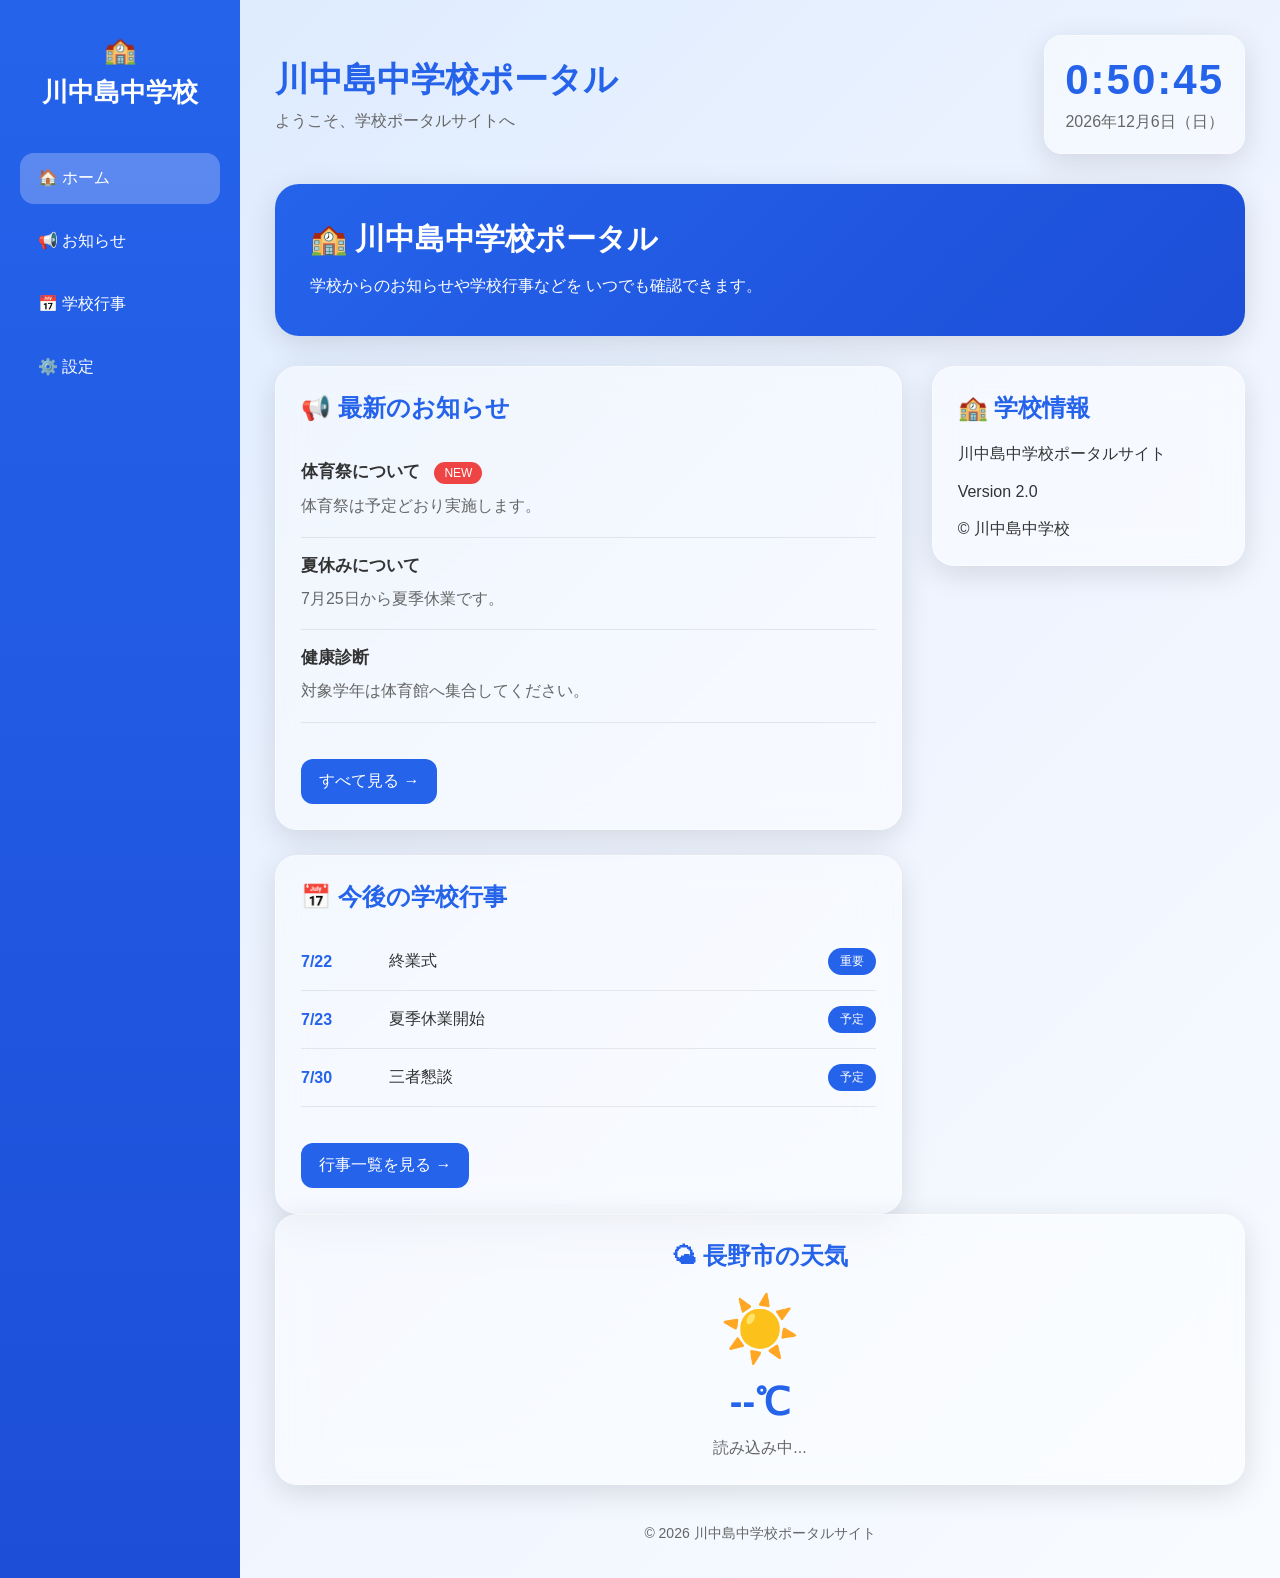
==== index.html @ 8ab2ded6 "Update index.html" ====
<!DOCTYPE html>
<html lang="ja">
<head>
<meta charset="UTF-8">
<meta name="viewport" content="width=device-width, initial-scale=1.0">

<title>川中島中学校ポータル</title>

<link rel="stylesheet" href="css/style.css">

</head>

<body class="theme-blue">

<div class="container">

    <!-- サイドバー -->

    <aside class="sidebar">

        <div class="logo">
            🏫<br>
            川中島中学校
        </div>

        <ul class="menu">

            <li>
                <a class="active" href="index.html">
                    🏠 ホーム
                </a>
            </li>

            <li>
                <a href="notice.html">
                    📢 お知らせ
                </a>
            </li>

            <li>
                <a href="events.html">
                    📅 学校行事
                </a>
            </li>

            <li>
                <a href="settings.html">
                    ⚙️ 設定
                </a>
            </li>

        </ul>

    </aside>

    <!-- メイン -->

    <main class="main">

        <div class="header">

            <div>

                <h1>
                    川中島中学校ポータル
                </h1>

                <p>
                    ようこそ、学校ポータルサイトへ
                </p>

            </div>

            <div class="user">

                <div id="clock" class="clock">
                    00:00:00
                </div>

                <div id="date" class="date">
                    2026年7月22日（水）
                </div>

            </div>

        </div>

        <!-- バナー -->

        <section class="banner">

            <h2>
                🏫 川中島中学校ポータル
            </h2>

            <p>
                学校からのお知らせや学校行事などを
                いつでも確認できます。
            </p>

        </section>        <!-- コンテンツ -->

        <div class="content">

            <!-- 左側 -->

            <div class="left">

                <!-- お知らせ -->

                <div class="card">

                    <h2>📢 最新のお知らせ</h2>

                    <div class="notice-item">
                        <strong>体育祭について</strong>
                        <span class="new">NEW</span>
                        <p>体育祭は予定どおり実施します。</p>
                    </div>

                    <div class="notice-item">
                        <strong>夏休みについて</strong>
                        <p>7月25日から夏季休業です。</p>
                    </div>

                    <div class="notice-item">
                        <strong>健康診断</strong>
                        <p>対象学年は体育館へ集合してください。</p>
                    </div>

                    <br>

                    <a href="notice.html" class="button">
                        すべて見る →
                    </a>

                </div>

                <!-- 学校行事 -->

                <div class="card">

                    <h2>📅 今後の学校行事</h2>

                    <div class="event">

                        <div class="event-date">
                            7/22
                        </div>

                        <div class="event-title">
                            終業式
                        </div>

                        <div class="badge">
                            重要
                        </div>

                    </div>

                    <div class="event">

                        <div class="event-date">
                            7/23
                        </div>

                        <div class="event-title">
                            夏季休業開始
                        </div>

                        <div class="badge">
                            予定
                        </div>

                    </div>

                    <div class="event">

                        <div class="event-date">
                            7/30
                        </div>

                        <div class="event-title">
                            三者懇談
                        </div>

                        <div class="badge">
                            予定
                        </div>

                    </div>

                    <br>

                    <a href="events.html" class="button">
                        行事一覧を見る →
                    </a>

                </div>

            </div>

            <!-- 右側 -->

            <aside class="right">



                <!-- 学校情報 -->

                <div class="card">

                    <h2>🏫 学校情報</h2>

                    <p>
                        川中島中学校ポータルサイト
                    </p>

                    <br>

                    <p>
                        Version 2.0
                    </p>

                    <br>

                    <p>
                        © 川中島中学校
                    </p>

                </div>            </aside>

        </div>

        <!-- フッター -->
<div class="card weather">

    <h2>🌤 長野市の天気</h2>

    <div id="weatherIcon" class="weather-icon">

        ☀️

    </div>

    <div id="weatherTemp" class="weather-temp">

        --℃

    </div>

    <div id="weatherText" class="weather-text">

        読み込み中...

    </div>

</div>
        <footer class="footer">

            <p>
                © 2026 川中島中学校ポータルサイト
            </p>

        </footer>

    </main>

</div>

<!-- JavaScript -->

<script src="js/app.js"></script>

</body>
</html>
---- css/style.css ----
/* ==========================================
   川中島中学校ポータルサイト Version 3
========================================== */

/* ===== リセット ===== */

*{
    margin:0;
    padding:0;
    box-sizing:border-box;
    font-family:"Yu Gothic UI","Meiryo","Segoe UI",sans-serif;
}

:root{

    --primary:#2563eb;
    --primary-dark:#1d4ed8;
    --background:#eef4ff;
    --glass:rgba(255,255,255,.45);
    --border:rgba(255,255,255,.35);

    --shadow:
    0 8px 30px rgba(0,0,0,.12);

    --radius:20px;

}

body{

    background:
    linear-gradient(
        135deg,
        #dbeafe,
        #eef4ff,
        #f8fbff
    );

    min-height:100vh;

    color:#333;

}

/* ===== レイアウト ===== */

.container{

    display:grid;

    grid-template-columns:
    240px
    1fr;

    min-height:100vh;

}

/* ===== サイドバー ===== */

.sidebar{

    background:
    linear-gradient(
        180deg,
        var(--primary),
        var(--primary-dark)
    );

    color:white;

    padding:30px 20px;

}

.logo{

    text-align:center;

    font-size:26px;

    font-weight:bold;

    line-height:1.6;

    margin-bottom:40px;

}

.menu{

    list-style:none;

}

.menu li{

    margin-bottom:12px;

}

.menu a{

    display:block;

    text-decoration:none;

    color:white;

    padding:15px 18px;

    border-radius:14px;

    transition:.25s;

}

.menu a:hover{

    background:
    rgba(255,255,255,.15);

    transform:translateX(6px);

}

.menu a.active{

    background:
    rgba(255,255,255,.25);

}

/* ===== メイン ===== */

.main{

    padding:35px;

}

/* ===== ヘッダー ===== */

.header{

    display:flex;

    justify-content:space-between;

    align-items:center;

    margin-bottom:30px;

}

.header h1{

    font-size:34px;

    color:var(--primary);

}

.header p{

    color:#666;

    margin-top:8px;

}

/* ===== 時計 ===== */

.user{

    background:var(--glass);

    backdrop-filter:blur(18px);

    -webkit-backdrop-filter:blur(18px);

    border:1px solid var(--border);

    border-radius:18px;

    padding:20px;

    box-shadow:var(--shadow);

    text-align:center;

}

.clock{

    font-size:42px;

    font-weight:bold;

    color:var(--primary);

    font-variant-numeric:tabular-nums;

    letter-spacing:2px;

}

.date{

    margin-top:8px;

    color:#666;

    white-space:nowrap;

}

/* ===== バナー ===== */

.banner{

    background:
    linear-gradient(
        135deg,
        var(--primary),
        var(--primary-dark)
    );

    color:white;

    padding:35px;

    border-radius:24px;

    box-shadow:var(--shadow);

    margin-bottom:30px;

}

.banner h2{

    font-size:30px;

    margin-bottom:12px;

}

.banner p{

    line-height:1.8;

}/* ==========================================
   コンテンツレイアウト
========================================== */

.content{

    display:grid;

    grid-template-columns:
    2fr
    1fr;

    gap:30px;

    align-items:start;

}

.left{

    display:flex;

    flex-direction:column;

    gap:25px;

}

.right{

    display:flex;

    flex-direction:column;

    gap:25px;

}

/* ==========================================
   ガラス風カード
========================================== */

.card{

    background:var(--glass);

    backdrop-filter:blur(18px);

    -webkit-backdrop-filter:blur(18px);

    border:1px solid var(--border);

    border-radius:22px;

    padding:25px;

    box-shadow:var(--shadow);

    transition:.25s;

}

.card:hover{

    transform:translateY(-5px);

    box-shadow:
    0 15px 35px rgba(0,0,0,.16);

}

.card h2{

    color:var(--primary);

    margin-bottom:20px;

    font-size:24px;

}

/* ==========================================
   お知らせ
========================================== */

.notice-item{

    padding:16px 0;

    border-bottom:
    1px solid rgba(0,0,0,.08);

}

.notice-item:last-child{

    border-bottom:none;

}

.notice-item strong{

    font-size:17px;

}

.notice-item p{

    margin-top:8px;

    color:#666;

    line-height:1.8;

}

.new{

    display:inline-block;

    margin-left:10px;

    background:#ef4444;

    color:white;

    font-size:12px;

    padding:4px 10px;

    border-radius:999px;

}

/* ==========================================
   学校行事
========================================== */

.event{

    display:flex;

    align-items:center;

    gap:18px;

    padding:15px 0;

    border-bottom:
    1px solid rgba(0,0,0,.08);

}

.event:last-child{

    border-bottom:none;

}

.event-date{

    min-width:70px;

    font-weight:bold;

    color:var(--primary);

}

.event-title{

    flex:1;

}

.badge{

    background:var(--primary);

    color:white;

    padding:5px 12px;

    border-radius:999px;

    font-size:12px;

}

/* ==========================================
   ボタン
========================================== */

.button{

    display:inline-block;

    margin-top:18px;

    background:var(--primary);

    color:white;

    text-decoration:none;

    padding:12px 18px;

    border-radius:12px;

    transition:.25s;

}

.button:hover{

    background:var(--primary-dark);

    transform:translateY(-2px);

}

/* ==========================================
   天気カード
========================================== */

.weather{

    text-align:center;

}

.weather-icon{

    font-size:64px;

    margin-bottom:10px;

}

.weather-temp{

    font-size:38px;

    font-weight:bold;

    color:var(--primary);

}

.weather-text{

    margin-top:10px;

    color:#666;

}/* ==========================================
   フッター
========================================== */

.footer{

    margin-top:40px;

    text-align:center;

    color:#666;

    font-size:14px;

}

/* ==========================================
   入力フォーム
========================================== */

input,
select,
textarea,
button{

    font-family:inherit;

}

input,
select,
textarea{

    width:100%;

    padding:12px;

    border:1px solid rgba(0,0,0,.15);

    border-radius:12px;

    outline:none;

    transition:.25s;

}

input:focus,
select:focus,
textarea:focus{

    border-color:var(--primary);

    box-shadow:0 0 0 3px rgba(37,99,235,.15);

}

/* ==========================================
   テーマカラー
========================================== */

.theme-blue{

    --primary:#2563eb;
    --primary-dark:#1d4ed8;

}

.theme-green{

    --primary:#16a34a;
    --primary-dark:#15803d;

}

.theme-purple{

    --primary:#7c3aed;
    --primary-dark:#6d28d9;

}

.theme-orange{

    --primary:#ea580c;
    --primary-dark:#c2410c;

}

/* ==========================================
   アニメーション
========================================== */

@keyframes fadeIn{

    from{

        opacity:0;

        transform:translateY(15px);

    }

    to{

        opacity:1;

        transform:translateY(0);

    }

}

.card,
.banner,
.user{

    animation:fadeIn .6s ease;

}

/* ==========================================
   スクロールバー
========================================== */

::-webkit-scrollbar{

    width:10px;

}

::-webkit-scrollbar-track{

    background:#e5e7eb;

}

::-webkit-scrollbar-thumb{

    background:var(--primary);

    border-radius:999px;

}

::-webkit-scrollbar-thumb:hover{

    background:var(--primary-dark);

}

/* ==========================================
   レスポンシブ（タブレット）
========================================== */

@media (max-width:1000px){

    .container{

        grid-template-columns:220px 1fr;

    }

    .content{

        grid-template-columns:1fr;

    }

    .right{

        margin-top:0;

    }

}

/* ==========================================
   レスポンシブ（スマホ）
========================================== */

@media (max-width:768px){

    .container{

        grid-template-columns:1fr;

    }

    .sidebar{

        display:none;

    }

    .main{

        padding:20px;

    }

    .header{

        flex-direction:column;

        align-items:flex-start;

        gap:20px;

    }

    .header h1{

        font-size:28px;

    }

    .banner{

        padding:25px;

    }

    .banner h2{

        font-size:24px;

    }

    .clock{

        font-size:34px;

    }

    .card{

        padding:20px;

    }

    .event{

        flex-direction:column;

        align-items:flex-start;

        gap:8px;

    }

    .button{

        width:100%;

        text-align:center;

    }

}

/* ==========================================
   印刷時
========================================== */

@media print{

    .sidebar,
    .button{

        display:none;

    }

    body{

        background:white;

    }

}

/* ==========================================
   Version 3 完成
========================================== *//* ==========================================
   カード間の余白
========================================== */

.section-space{

    margin-top:30px;

}
/* ==========================================
   設定画面（テーマカラー）
========================================== */

.theme-buttons{

    display:grid;

    grid-template-columns:repeat(2,1fr);

    gap:18px;

    margin-top:25px;

}

.theme-btn{

    background:linear-gradient(
        135deg,
        var(--primary),
        var(--primary-dark)
    );

    color:white;

    border:none;

    border-radius:18px;

    padding:18px;

    font-size:17px;

    font-weight:bold;

    cursor:pointer;

    transition:.25s;

    box-shadow:var(--shadow);

}

.theme-btn:hover{

    transform:translateY(-4px);

    box-shadow:
        0 12px 25px rgba(0,0,0,.18);

}

.theme-btn:active{

    transform:scale(.97);

}

/* ボタン内の絵文字 */

.theme-btn span{

    font-size:22px;

    margin-right:8px;

}

/* スマホ */

@media (max-width:768px){

    .theme-buttons{

        grid-template-columns:1fr;

    }

    .theme-btn{

        width:100%;

    }

}
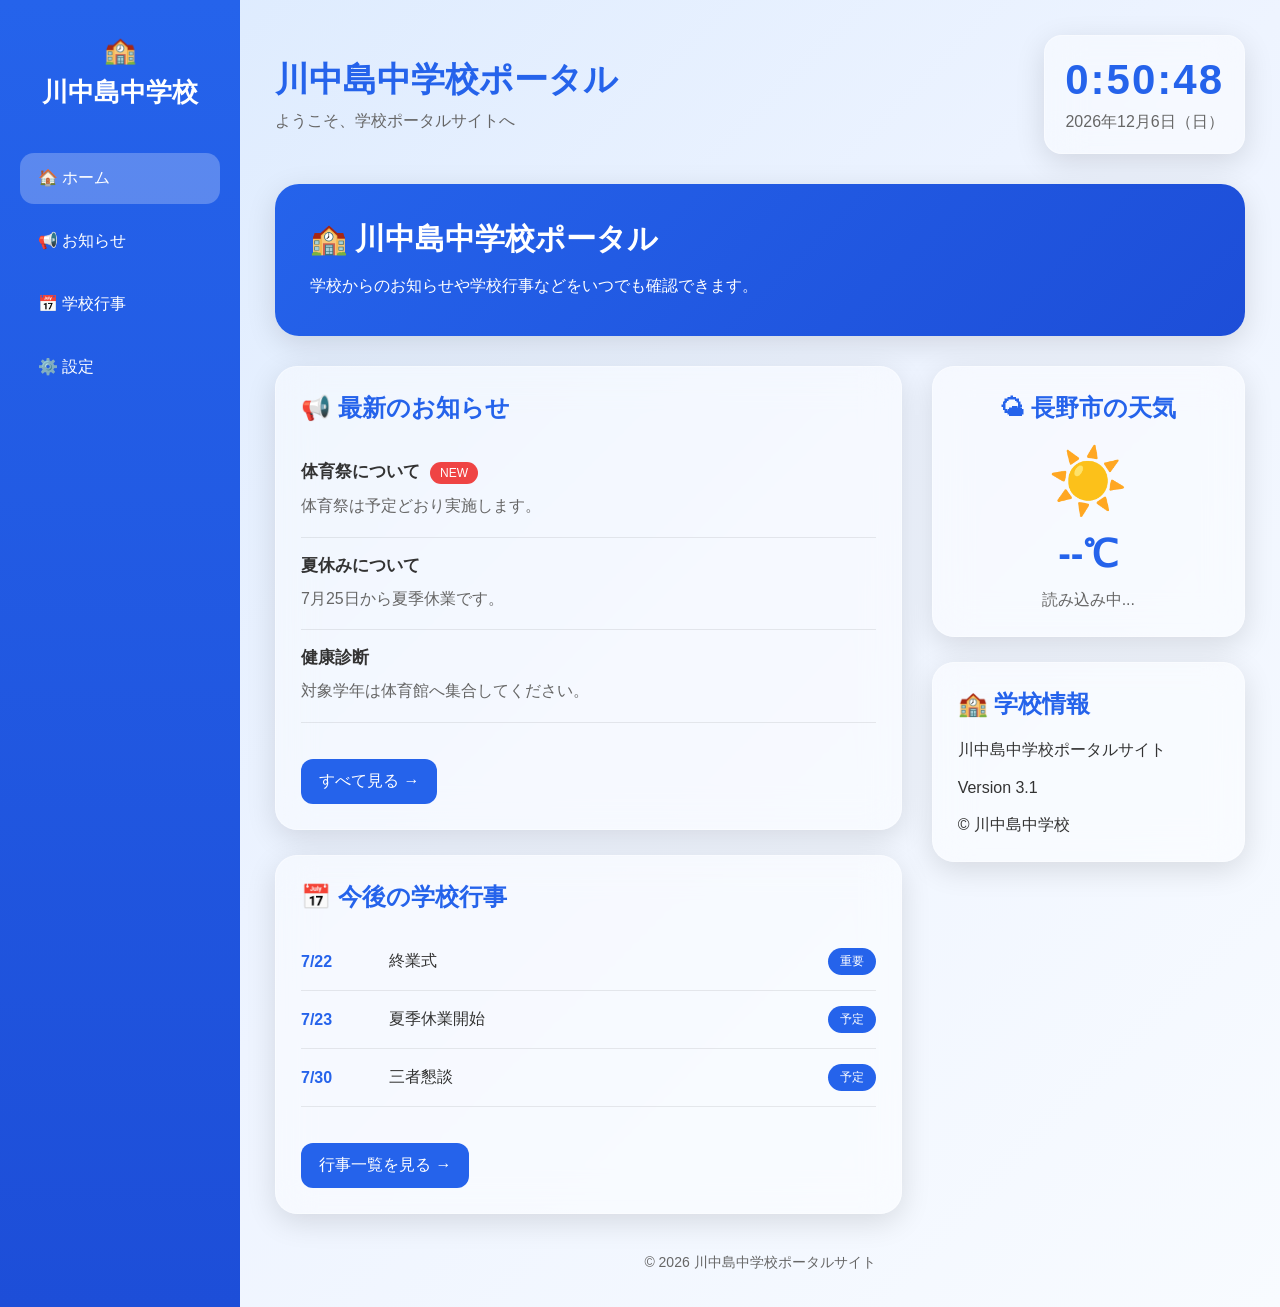
==== commit d6ba3f20: "Add files via upload" ====
--- a/index.html
+++ b/index.html
@@ -3,274 +3,88 @@
 <head>
 <meta charset="UTF-8">
 <meta name="viewport" content="width=device-width, initial-scale=1.0">
+<title>川中島中学校ポータル</title>
+<link rel="stylesheet" href="css/style.css">
+</head>
+<body class="theme-blue">
+<div class="container">
+<aside class="sidebar">
+<div class="logo">🏫<br>川中島中学校</div>
+<ul class="menu">
+<li><a class="active" href="index.html">🏠 ホーム</a></li>
+<li><a href="notice.html">📢 お知らせ</a></li>
+<li><a href="events.html">📅 学校行事</a></li>
+<li><a href="settings.html">⚙️ 設定</a></li>
+</ul>
+</aside>
 
-<title>川中島中学校ポータル</title>
+<main class="main">
+<div class="header">
+<div>
+<h1>川中島中学校ポータル</h1>
+<p>ようこそ、学校ポータルサイトへ</p>
+</div>
+<div class="user">
+<div id="clock" class="clock">00:00:00</div>
+<div id="date" class="date">2026年7月22日（水）</div>
+</div>
+</div>
 
-<link rel="stylesheet" href="css/style.css">
+<section class="banner">
+<h2>🏫 川中島中学校ポータル</h2>
+<p>学校からのお知らせや学校行事などをいつでも確認できます。</p>
+</section>
 
-</head>
+<div class="content">
+<div class="left">
 
-<body class="theme-blue">
+<div class="card">
+<h2>📢 最新のお知らせ</h2>
+<div class="notice-item"><strong>体育祭について</strong><span class="new">NEW</span><p>体育祭は予定どおり実施します。</p></div>
+<div class="notice-item"><strong>夏休みについて</strong><p>7月25日から夏季休業です。</p></div>
+<div class="notice-item"><strong>健康診断</strong><p>対象学年は体育館へ集合してください。</p></div>
+<br>
+<a href="notice.html" class="button">すべて見る →</a>
+</div>
 
-<div class="container">
-
-    <!-- サイドバー -->
-
-    <aside class="sidebar">
-
-        <div class="logo">
-            🏫<br>
-            川中島中学校
-        </div>
-
-        <ul class="menu">
-
-            <li>
-                <a class="active" href="index.html">
-                    🏠 ホーム
-                </a>
-            </li>
-
-            <li>
-                <a href="notice.html">
-                    📢 お知らせ
-                </a>
-            </li>
-
-            <li>
-                <a href="events.html">
-                    📅 学校行事
-                </a>
-            </li>
-
-            <li>
-                <a href="settings.html">
-                    ⚙️ 設定
-                </a>
-            </li>
-
-        </ul>
-
-    </aside>
-
-    <!-- メイン -->
-
-    <main class="main">
-
-        <div class="header">
-
-            <div>
-
-                <h1>
-                    川中島中学校ポータル
-                </h1>
-
-                <p>
-                    ようこそ、学校ポータルサイトへ
-                </p>
-
-            </div>
-
-            <div class="user">
-
-                <div id="clock" class="clock">
-                    00:00:00
-                </div>
-
-                <div id="date" class="date">
-                    2026年7月22日（水）
-                </div>
-
-            </div>
-
-        </div>
-
-        <!-- バナー -->
-
-        <section class="banner">
-
-            <h2>
-                🏫 川中島中学校ポータル
-            </h2>
-
-            <p>
-                学校からのお知らせや学校行事などを
-                いつでも確認できます。
-            </p>
-
-        </section>        <!-- コンテンツ -->
-
-        <div class="content">
-
-            <!-- 左側 -->
-
-            <div class="left">
-
-                <!-- お知らせ -->
-
-                <div class="card">
-
-                    <h2>📢 最新のお知らせ</h2>
-
-                    <div class="notice-item">
-                        <strong>体育祭について</strong>
-                        <span class="new">NEW</span>
-                        <p>体育祭は予定どおり実施します。</p>
-                    </div>
-
-                    <div class="notice-item">
-                        <strong>夏休みについて</strong>
-                        <p>7月25日から夏季休業です。</p>
-                    </div>
-
-                    <div class="notice-item">
-                        <strong>健康診断</strong>
-                        <p>対象学年は体育館へ集合してください。</p>
-                    </div>
-
-                    <br>
-
-                    <a href="notice.html" class="button">
-                        すべて見る →
-                    </a>
-
-                </div>
-
-                <!-- 学校行事 -->
-
-                <div class="card">
-
-                    <h2>📅 今後の学校行事</h2>
-
-                    <div class="event">
-
-                        <div class="event-date">
-                            7/22
-                        </div>
-
-                        <div class="event-title">
-                            終業式
-                        </div>
-
-                        <div class="badge">
-                            重要
-                        </div>
-
-                    </div>
-
-                    <div class="event">
-
-                        <div class="event-date">
-                            7/23
-                        </div>
-
-                        <div class="event-title">
-                            夏季休業開始
-                        </div>
-
-                        <div class="badge">
-                            予定
-                        </div>
-
-                    </div>
-
-                    <div class="event">
-
-                        <div class="event-date">
-                            7/30
-                        </div>
-
-                        <div class="event-title">
-                            三者懇談
-                        </div>
-
-                        <div class="badge">
-                            予定
-                        </div>
-
-                    </div>
-
-                    <br>
-
-                    <a href="events.html" class="button">
-                        行事一覧を見る →
-                    </a>
-
-                </div>
-
-            </div>
-
-            <!-- 右側 -->
-
-            <aside class="right">
-
-
-
-                <!-- 学校情報 -->
-
-                <div class="card">
-
-                    <h2>🏫 学校情報</h2>
-
-                    <p>
-                        川中島中学校ポータルサイト
-                    </p>
-
-                    <br>
-
-                    <p>
-                        Version 2.0
-                    </p>
-
-                    <br>
-
-                    <p>
-                        © 川中島中学校
-                    </p>
-
-                </div>            </aside>
-
-        </div>
-
-        <!-- フッター -->
-<div class="card weather">
-
-    <h2>🌤 長野市の天気</h2>
-
-    <div id="weatherIcon" class="weather-icon">
-
-        ☀️
-
-    </div>
-
-    <div id="weatherTemp" class="weather-temp">
-
-        --℃
-
-    </div>
-
-    <div id="weatherText" class="weather-text">
-
-        読み込み中...
-
-    </div>
-
+<div class="card">
+<h2>📅 今後の学校行事</h2>
+<div class="event"><div class="event-date">7/22</div><div class="event-title">終業式</div><div class="badge">重要</div></div>
+<div class="event"><div class="event-date">7/23</div><div class="event-title">夏季休業開始</div><div class="badge">予定</div></div>
+<div class="event"><div class="event-date">7/30</div><div class="event-title">三者懇談</div><div class="badge">予定</div></div>
+<br>
+<a href="events.html" class="button">行事一覧を見る →</a>
 </div>
-        <footer class="footer">
-
-            <p>
-                © 2026 川中島中学校ポータルサイト
-            </p>
-
-        </footer>
-
-    </main>
 
 </div>
 
-<!-- JavaScript -->
+<aside class="right">
+
+<div class="card weather">
+<h2>🌤 長野市の天気</h2>
+<div id="weatherIcon" class="weather-icon">☀️</div>
+<div id="weatherTemp" class="weather-temp">--℃</div>
+<div id="weatherText" class="weather-text">読み込み中...</div>
+</div>
+
+<div class="card">
+<h2>🏫 学校情報</h2>
+<p>川中島中学校ポータルサイト</p>
+<br>
+<p>Version 3.1</p>
+<br>
+<p>© 川中島中学校</p>
+</div>
+
+</aside>
+</div>
+
+<footer class="footer">
+<p>© 2026 川中島中学校ポータルサイト</p>
+</footer>
+</main>
+</div>
 
 <script src="js/app.js"></script>
-
 </body>
 </html>
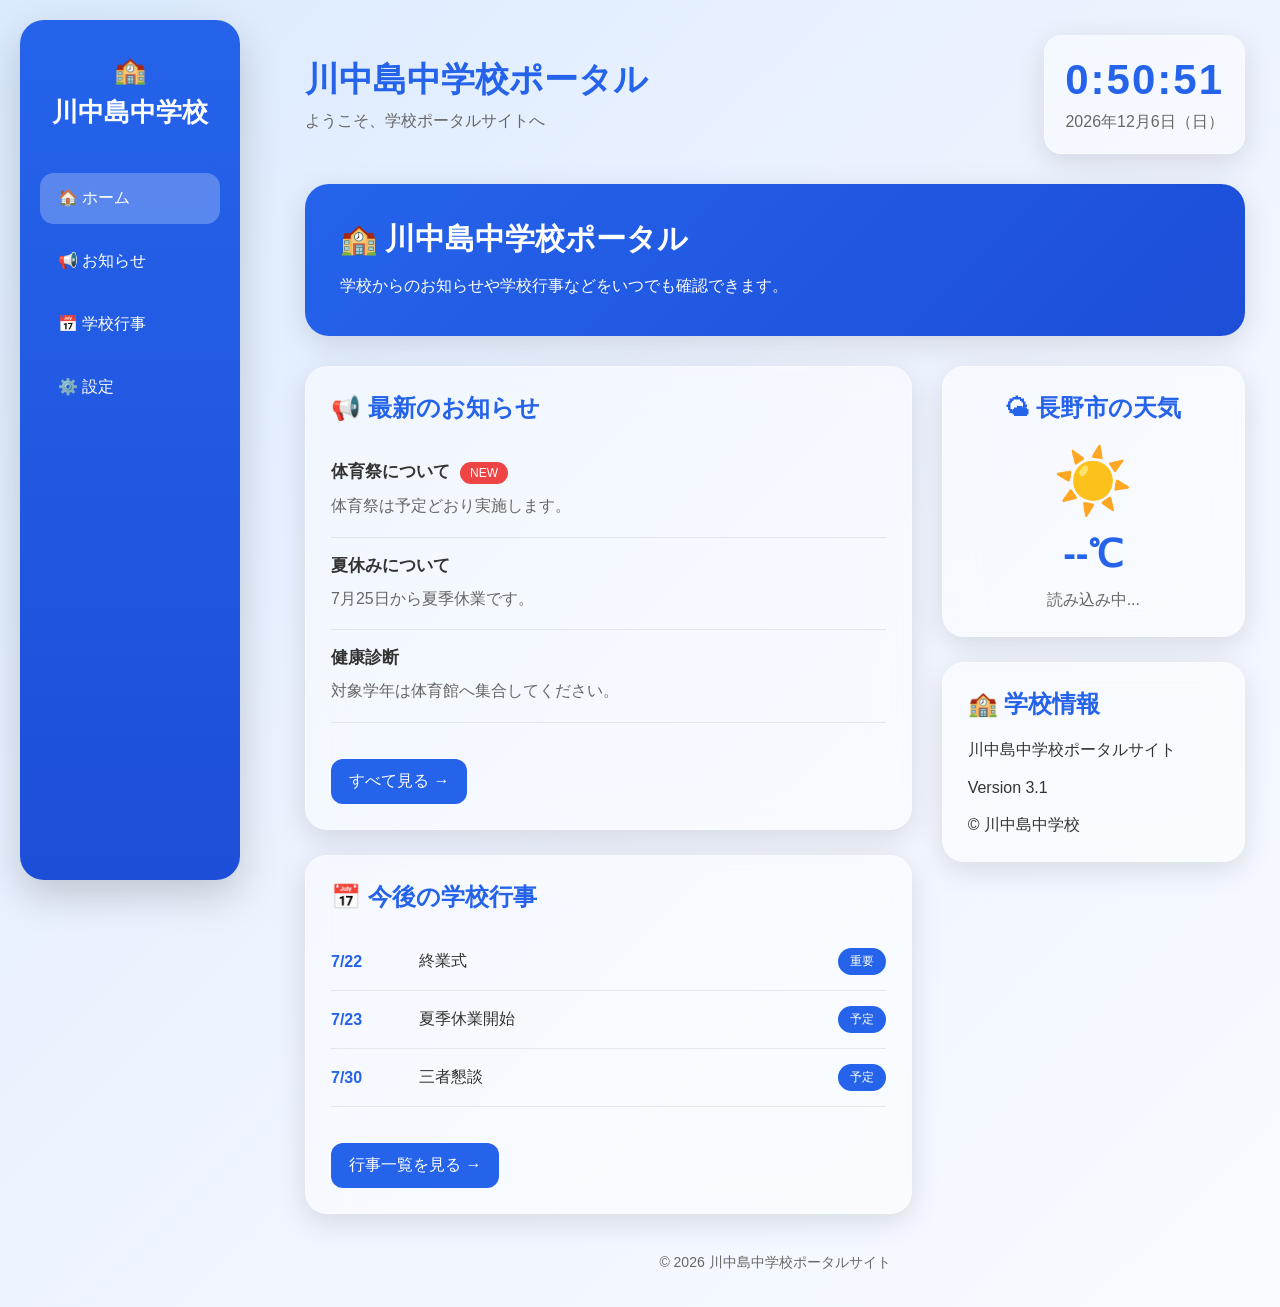
==== commit 8fc78cde: "タイトル変更" ====
--- a/index.html
+++ b/index.html
@@ -3,7 +3,7 @@
 <head>
 <meta charset="UTF-8">
 <meta name="viewport" content="width=device-width, initial-scale=1.0">
-<title>川中島中学校ポータル</title>
+<title>川中島中学校Webポータル</title>
 <link rel="stylesheet" href="css/style.css">
 </head>
 <body class="theme-blue">
--- a/css/style.css
+++ b/css/style.css
@@ -46,11 +46,7 @@
 
 .container{
 
-    display:grid;
-
-    grid-template-columns:
-    240px
-    1fr;
+    display:block;
 
     min-height:100vh;
 
@@ -59,6 +55,16 @@
 /* ===== サイドバー ===== */
 
 .sidebar{
+
+    position:fixed;
+
+    top:20px;
+
+    left:20px;
+
+    width:220px;
+
+    height:calc(100vh - 40px);
 
     background:
     linear-gradient(
@@ -71,8 +77,16 @@
 
     padding:30px 20px;
 
-}
-
+    border-radius:24px;
+
+    box-shadow:
+        0 15px 40px rgba(0,0,0,.18);
+
+    overflow-y:auto;
+
+    z-index:1000;
+
+}
 .logo{
 
     text-align:center;
@@ -134,6 +148,8 @@
 /* ===== メイン ===== */
 
 .main{
+
+    margin-left:270px;
 
     padding:35px;
 
@@ -437,9 +453,7 @@
 
     font-size:12px;
 
-}
-
-/* ==========================================
+}/* ==========================================
    ボタン
 ========================================== */
 
@@ -505,7 +519,9 @@
 
     color:#666;
 
-}/* ==========================================
+}
+
+/* ==========================================
    フッター
 ========================================== */
 
@@ -592,9 +608,7 @@
     --primary:#ea580c;
     --primary-dark:#c2410c;
 
-}
-
-/* ==========================================
+}/* ==========================================
    アニメーション
 ========================================== */
 
@@ -700,58 +714,60 @@
 
     }
 
-    .main{
+.main{
+
+    margin-left:0;
+
+    padding:20px;
+
+}
+
+    .header{
+
+        flex-direction:column;
+
+        align-items:flex-start;
+
+        gap:20px;
+
+    }
+
+    .header h1{
+
+        font-size:28px;
+
+    }
+
+    .banner{
+
+        padding:25px;
+
+    }
+
+    .banner h2{
+
+        font-size:24px;
+
+    }
+
+    .clock{
+
+        font-size:34px;
+
+    }
+
+    .card{
 
         padding:20px;
 
     }
 
-    .header{
+    .event{
 
         flex-direction:column;
 
         align-items:flex-start;
 
-        gap:20px;
-
-    }
-
-    .header h1{
-
-        font-size:28px;
-
-    }
-
-    .banner{
-
-        padding:25px;
-
-    }
-
-    .banner h2{
-
-        font-size:24px;
-
-    }
-
-    .clock{
-
-        font-size:34px;
-
-    }
-
-    .card{
-
-        padding:20px;
-
-    }
-
-    .event{
-
-        flex-direction:column;
-
-        align-items:flex-start;
-
         gap:8px;
 
     }
@@ -764,9 +780,7 @@
 
     }
 
-}
-
-/* ==========================================
+}/* ==========================================
    印刷時
 ========================================== */
 
@@ -789,7 +803,9 @@
 
 /* ==========================================
    Version 3 完成
-========================================== *//* ==========================================
+========================================== */
+
+/* ==========================================
    カード間の余白
 ========================================== */
 
@@ -798,89 +814,3 @@
     margin-top:30px;
 
 }
-/* ==========================================
-   設定画面（テーマカラー）
-========================================== */
-
-.theme-buttons{
-
-    display:grid;
-
-    grid-template-columns:repeat(2,1fr);
-
-    gap:18px;
-
-    margin-top:25px;
-
-}
-
-.theme-btn{
-
-    background:linear-gradient(
-        135deg,
-        var(--primary),
-        var(--primary-dark)
-    );
-
-    color:white;
-
-    border:none;
-
-    border-radius:18px;
-
-    padding:18px;
-
-    font-size:17px;
-
-    font-weight:bold;
-
-    cursor:pointer;
-
-    transition:.25s;
-
-    box-shadow:var(--shadow);
-
-}
-
-.theme-btn:hover{
-
-    transform:translateY(-4px);
-
-    box-shadow:
-        0 12px 25px rgba(0,0,0,.18);
-
-}
-
-.theme-btn:active{
-
-    transform:scale(.97);
-
-}
-
-/* ボタン内の絵文字 */
-
-.theme-btn span{
-
-    font-size:22px;
-
-    margin-right:8px;
-
-}
-
-/* スマホ */
-
-@media (max-width:768px){
-
-    .theme-buttons{
-
-        grid-template-columns:1fr;
-
-    }
-
-    .theme-btn{
-
-        width:100%;
-
-    }
-
-}
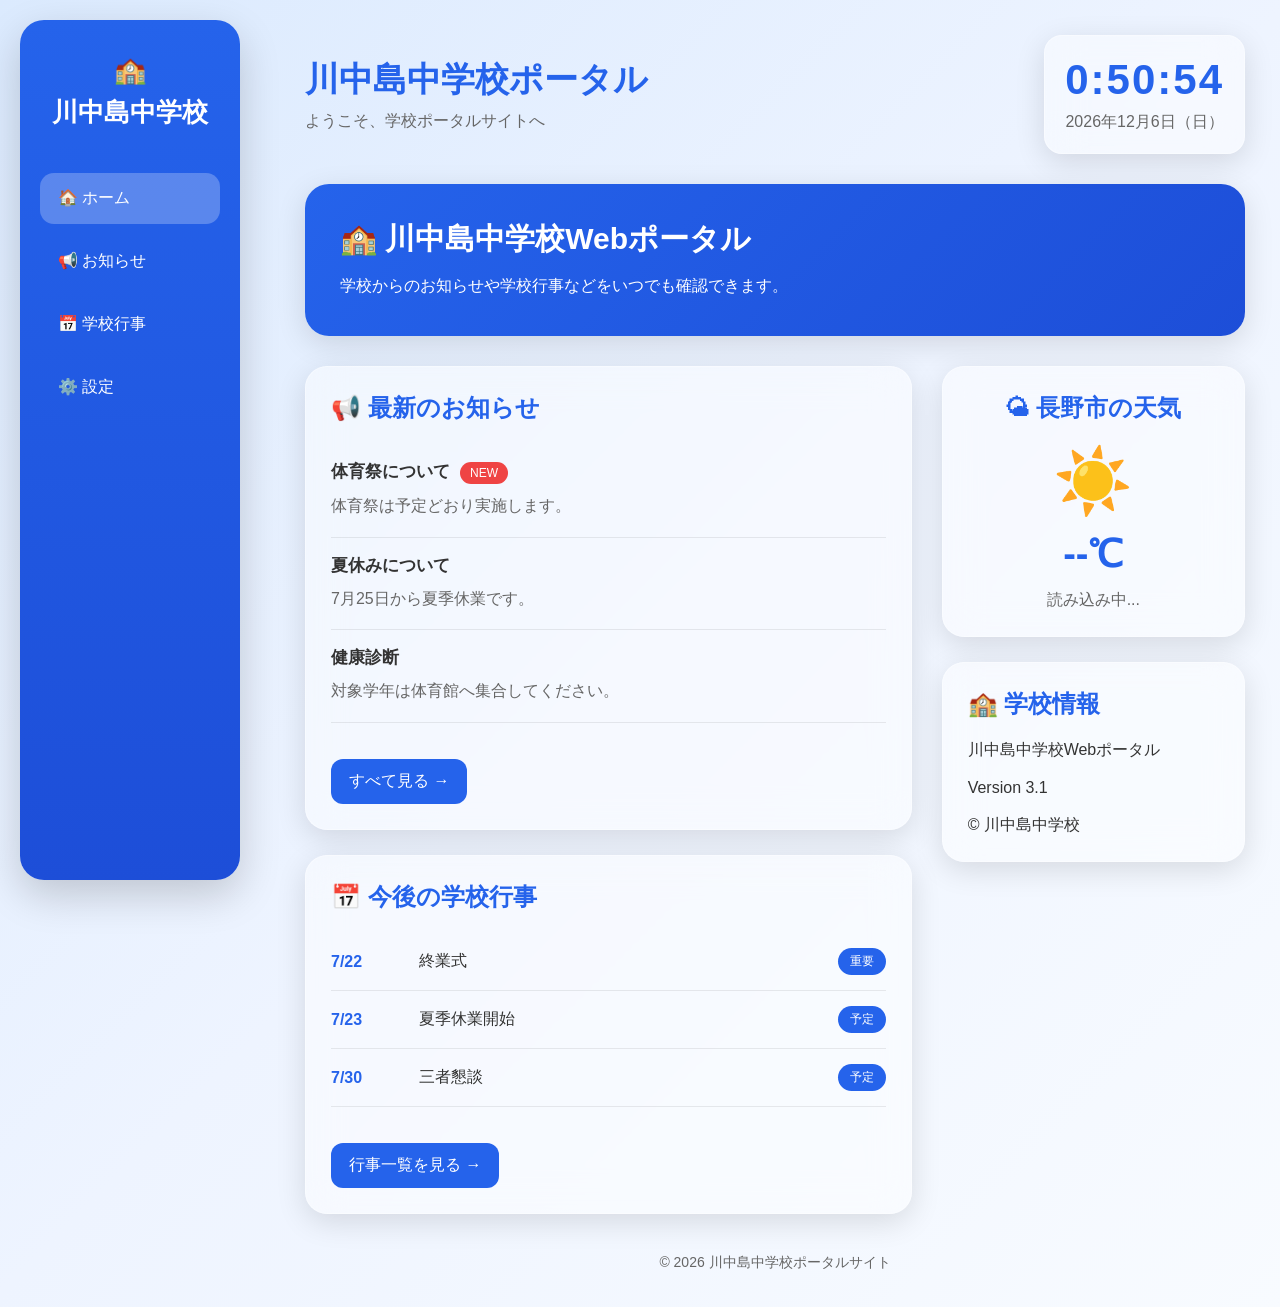
==== commit fa3bd239: "タイトル変更" ====
--- a/index.html
+++ b/index.html
@@ -31,7 +31,7 @@
 </div>
 
 <section class="banner">
-<h2>🏫 川中島中学校ポータル</h2>
+<h2>🏫 川中島中学校Webポータル</h2>
 <p>学校からのお知らせや学校行事などをいつでも確認できます。</p>
 </section>
 
@@ -69,7 +69,7 @@
 
 <div class="card">
 <h2>🏫 学校情報</h2>
-<p>川中島中学校ポータルサイト</p>
+<p>川中島中学校Webポータル</p>
 <br>
 <p>Version 3.1</p>
 <br>
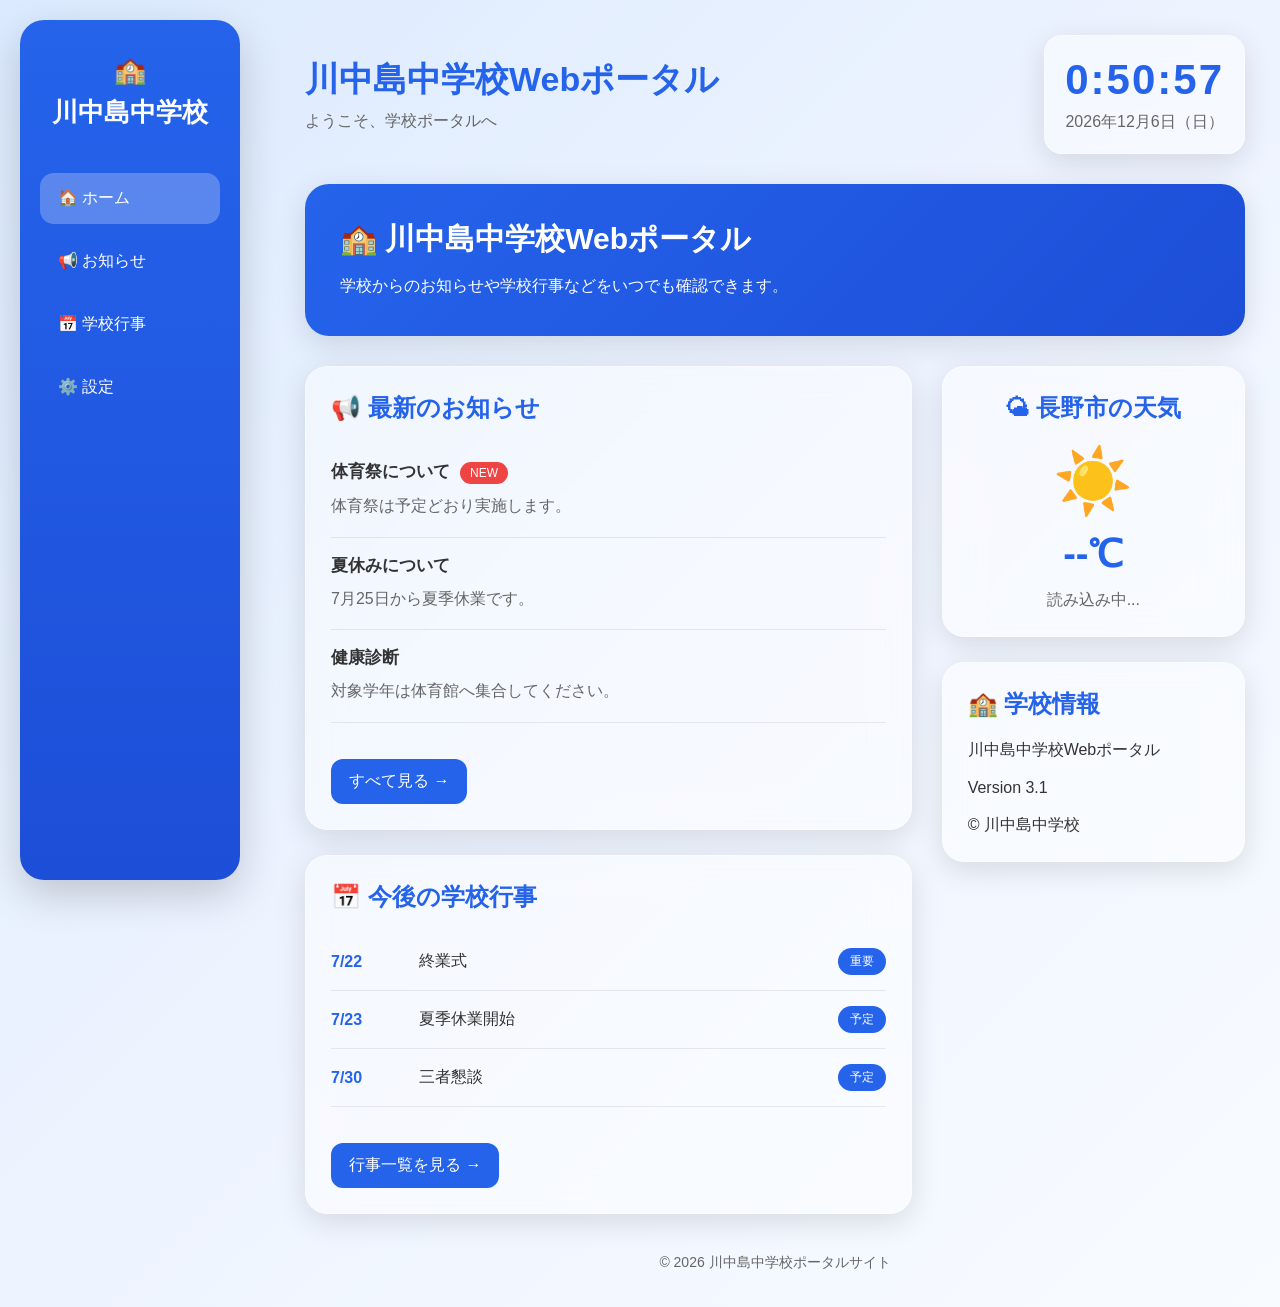
==== commit 076e316d: "タイトル変更" ====
--- a/index.html
+++ b/index.html
@@ -21,8 +21,8 @@
 <main class="main">
 <div class="header">
 <div>
-<h1>川中島中学校ポータル</h1>
-<p>ようこそ、学校ポータルサイトへ</p>
+<h1>川中島中学校Webポータル</h1>
+<p>ようこそ、学校ポータルへ</p>
 </div>
 <div class="user">
 <div id="clock" class="clock">00:00:00</div>
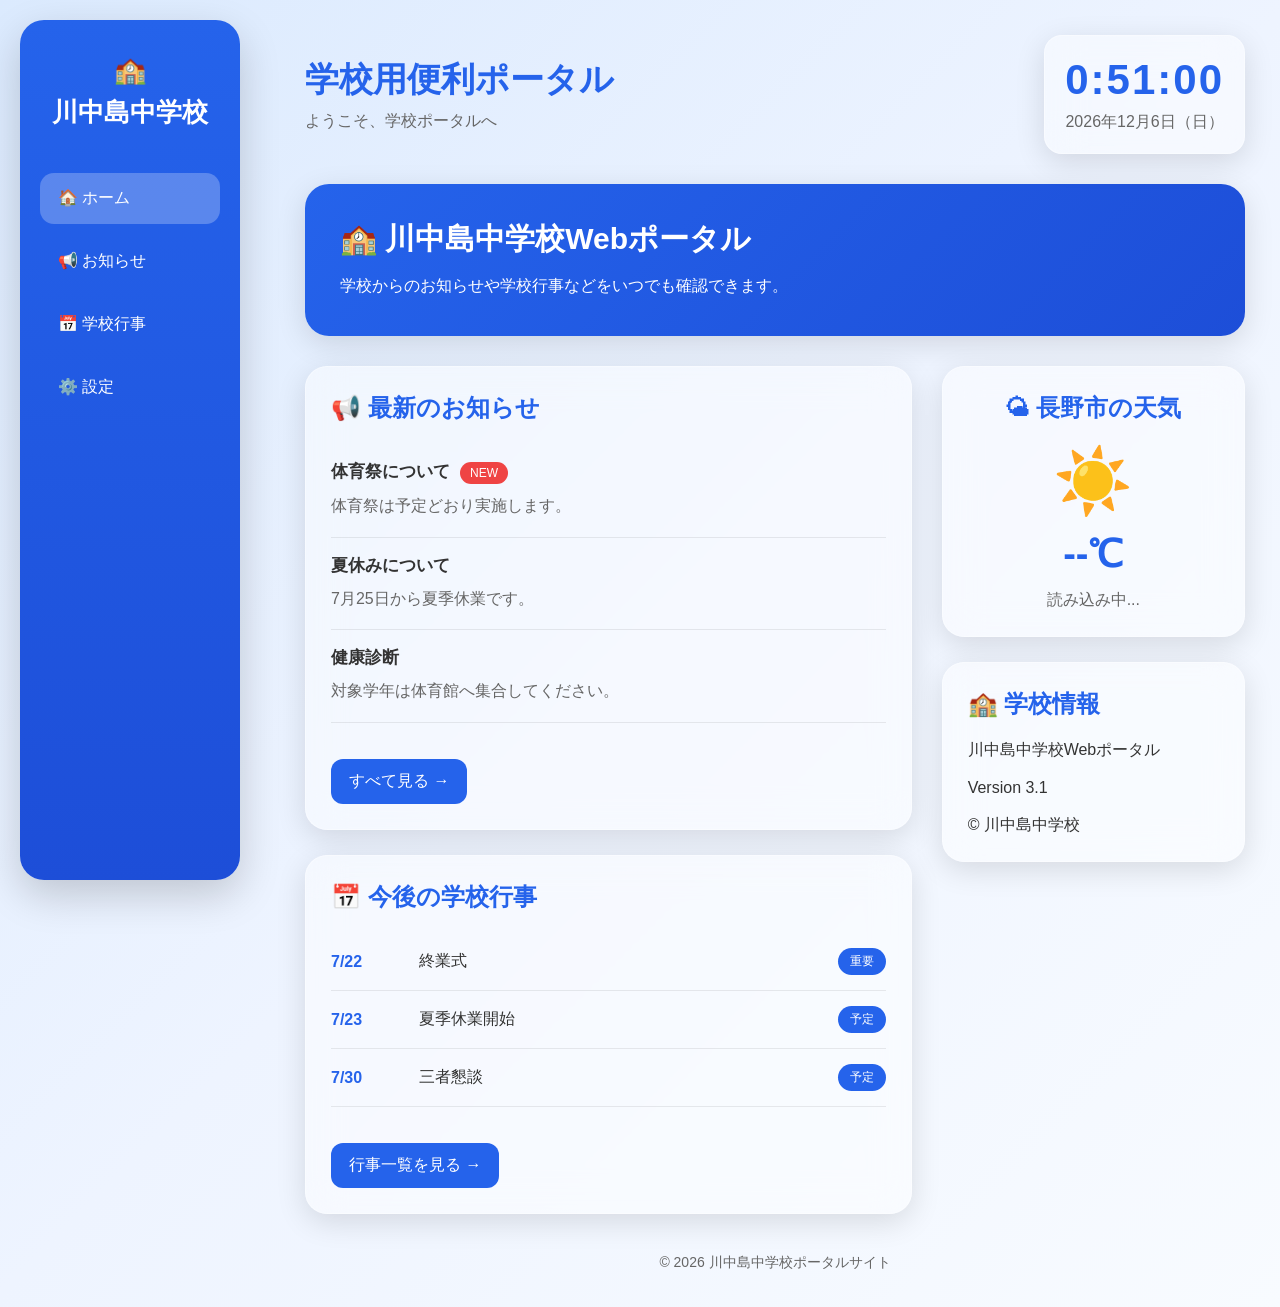
==== commit 800133be: "Change header title in index.html" ====
--- a/index.html
+++ b/index.html
@@ -21,7 +21,7 @@
 <main class="main">
 <div class="header">
 <div>
-<h1>川中島中学校Webポータル</h1>
+<h1>学校用便利ポータル</h1>
 <p>ようこそ、学校ポータルへ</p>
 </div>
 <div class="user">
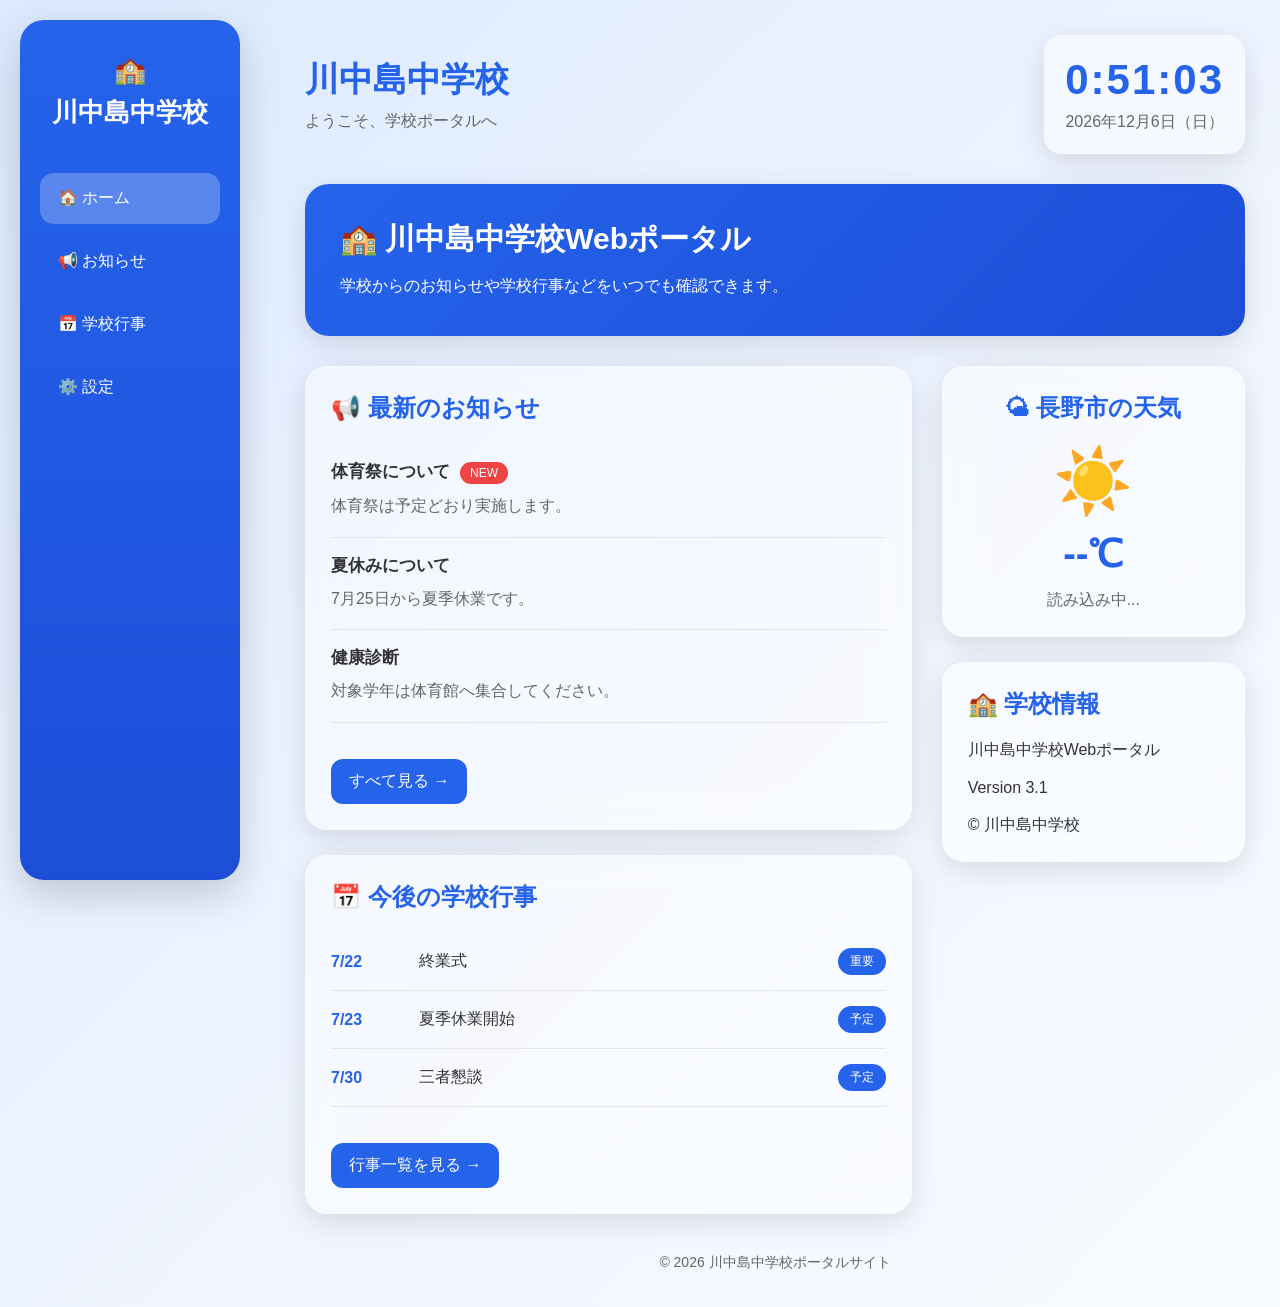
==== commit eaf6ea5e: "Update index.html" ====
--- a/index.html
+++ b/index.html
@@ -3,7 +3,7 @@
 <head>
 <meta charset="UTF-8">
 <meta name="viewport" content="width=device-width, initial-scale=1.0">
-<title>川中島中学校Webポータル</title>
+<title>学校Webポータル</title>
 <link rel="stylesheet" href="css/style.css">
 </head>
 <body class="theme-blue">
@@ -21,7 +21,7 @@
 <main class="main">
 <div class="header">
 <div>
-<h1>学校用便利ポータル</h1>
+<h1>川中島中学校</h1>
 <p>ようこそ、学校ポータルへ</p>
 </div>
 <div class="user">
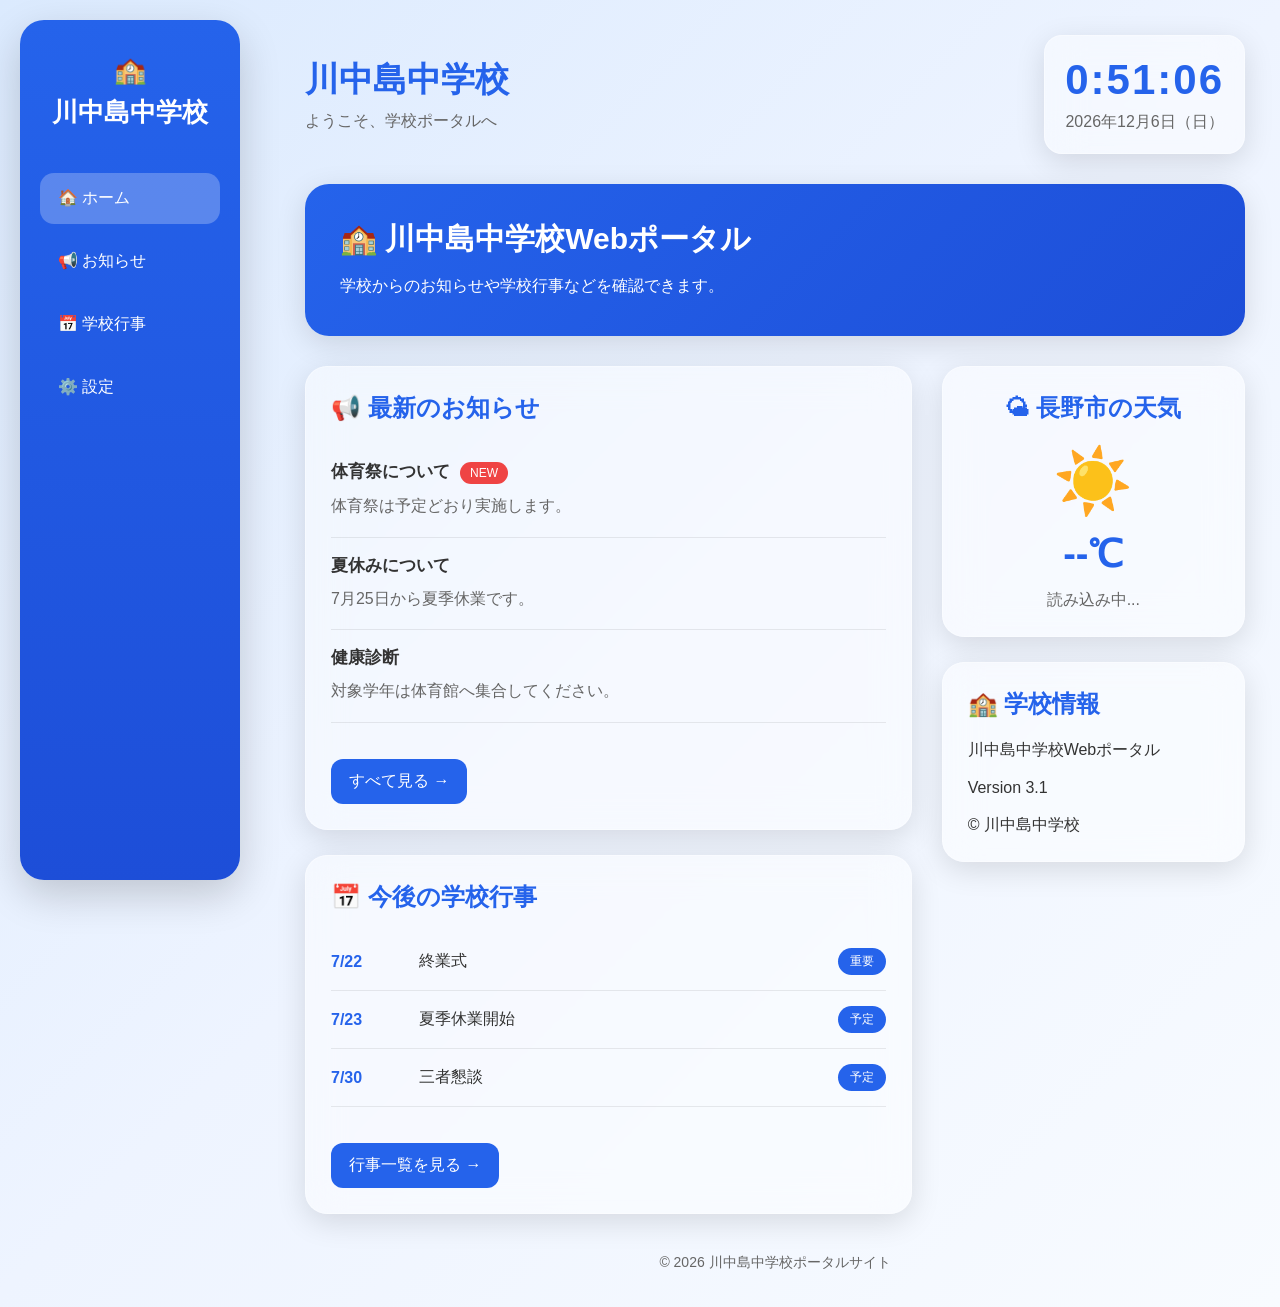
==== commit 79dd5712: "Update school announcement paragraph text" ====
--- a/index.html
+++ b/index.html
@@ -32,7 +32,7 @@
 
 <section class="banner">
 <h2>🏫 川中島中学校Webポータル</h2>
-<p>学校からのお知らせや学校行事などをいつでも確認できます。</p>
+<p>学校からのお知らせや学校行事などを確認できます。</p>
 </section>
 
 <div class="content">
